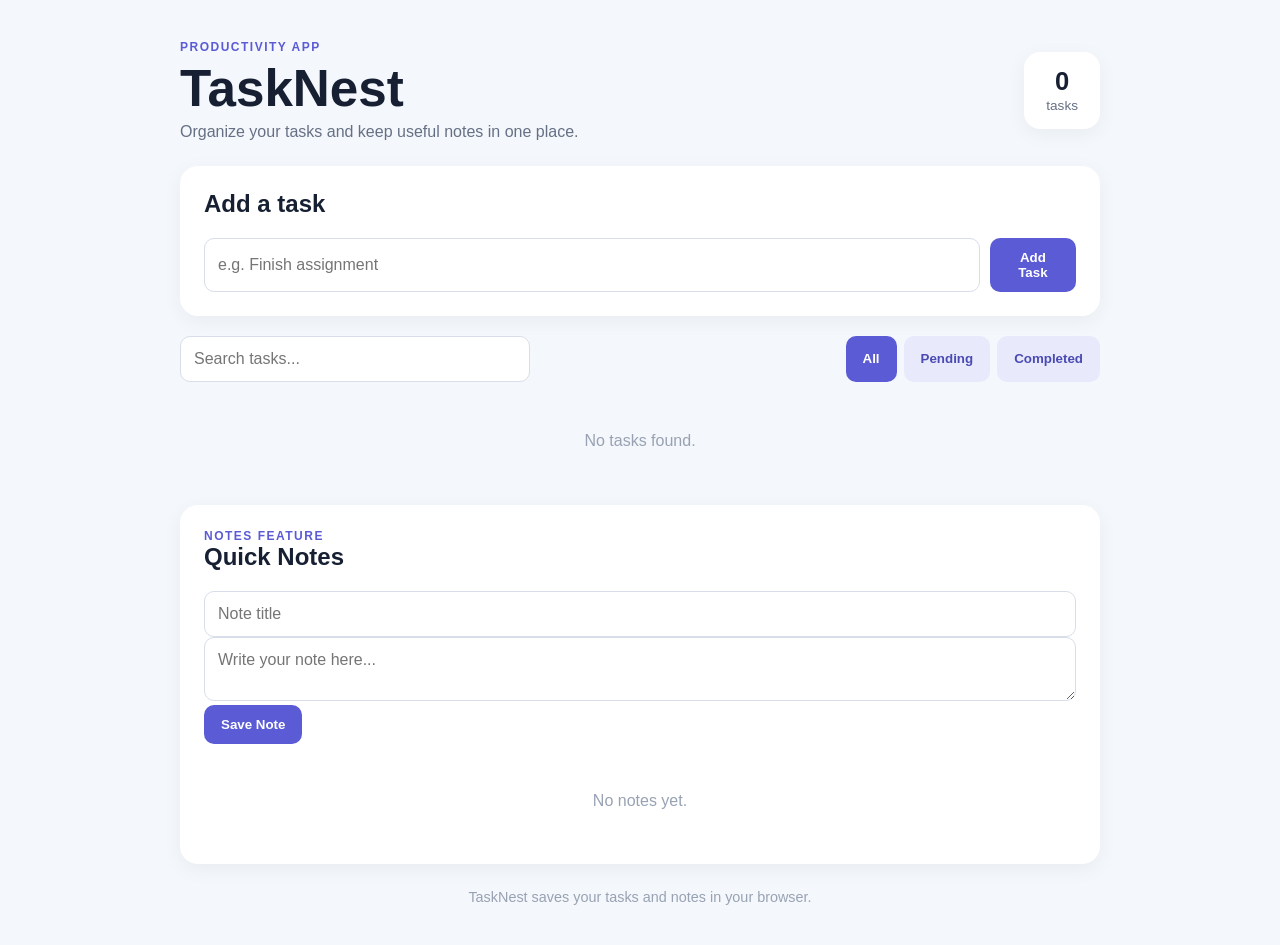
==== index.html @ 9495e81b "Add files via upload" ====
<!DOCTYPE html>
<html lang="en">
<head>
  <meta charset="UTF-8">
  <meta name="viewport" content="width=device-width, initial-scale=1.0">
  <title>TaskNest - To-Do & Notes</title>
  <link rel="stylesheet" href="style.css">
</head>
<body>
  <main class="app">
    <header>
      <div>
        <p class="eyebrow">PRODUCTIVITY APP</p>
        <h1>TaskNest</h1>
        <p class="subtitle">Organize your tasks and keep useful notes in one place.</p>
      </div>
      <div class="stats">
        <strong id="taskCount">0</strong>
        <span>tasks</span>
      </div>
    </header>

    <section class="card">
      <h2>Add a task</h2>
      <form id="taskForm" class="task-form">
        <input id="taskInput" type="text" placeholder="e.g. Finish assignment" maxlength="100" required>
        <button type="submit">Add Task</button>
      </form>
    </section>

    <section class="toolbar">
      <input id="searchInput" type="search" placeholder="Search tasks...">
      <div class="filters">
        <button class="filter active" data-filter="all">All</button>
        <button class="filter" data-filter="pending">Pending</button>
        <button class="filter" data-filter="completed">Completed</button>
      </div>
    </section>

    <section id="taskList" class="task-list"></section>

    <section class="card notes-card">
      <div class="section-heading">
        <div>
          <p class="eyebrow">NOTES FEATURE</p>
          <h2>Quick Notes</h2>
        </div>
      </div>
      <form id="noteForm">
        <input id="noteTitle" type="text" placeholder="Note title" maxlength="60" required>
        <textarea id="noteText" placeholder="Write your note here..." maxlength="500" required></textarea>
        <button type="submit">Save Note</button>
      </form>
      <div id="notesList" class="notes-list"></div>
    </section>

    <footer>TaskNest saves your tasks and notes in your browser.</footer>
  </main>
  <script src="script.js"></script>
</body>
</html>
---- style.css ----
* { box-sizing: border-box; }
body {
  margin: 0; font-family: Arial, sans-serif; background: #f4f7fb;
  color: #172033;
}
.app { width: min(920px, 92%); margin: 40px auto; }
header { display:flex; justify-content:space-between; gap:20px; align-items:center; margin-bottom:25px; }
h1 { font-size: clamp(2rem, 5vw, 3.2rem); margin: 5px 0; }
h2 { margin-top:0; }
.subtitle { color:#667085; margin:0; }
.eyebrow { color:#5b5bd6; font-weight:700; font-size:.75rem; letter-spacing:1.5px; margin:0; }
.stats { background:#fff; padding:15px 22px; border-radius:16px; box-shadow:0 5px 20px #0000000d; text-align:center; }
.stats strong { display:block; font-size:1.6rem; }
.stats span { color:#667085; font-size:.85rem; }
.card { background:#fff; padding:24px; border-radius:18px; box-shadow:0 5px 20px #0000000d; margin-bottom:20px; }
.task-form { display:flex; gap:10px; }
input, textarea { width:100%; border:1px solid #d8dee9; border-radius:10px; padding:13px; font:inherit; outline:none; }
input:focus, textarea:focus { border-color:#5b5bd6; }
button { border:0; border-radius:10px; padding:12px 17px; background:#5b5bd6; color:white; font-weight:700; cursor:pointer; }
button:hover { opacity:.9; }
.toolbar { display:flex; justify-content:space-between; gap:15px; margin:20px 0; }
.toolbar input { max-width:350px; }
.filters { display:flex; gap:7px; }
.filter { background:#e8eafc; color:#4a4ab2; }
.filter.active { background:#5b5bd6; color:white; }
.task-list { display:grid; gap:10px; margin-bottom:25px; }
.task { background:#fff; border-radius:14px; padding:16px; display:flex; align-items:center; gap:12px; box-shadow:0 4px 15px #00000009; }
.task.done .task-text { text-decoration:line-through; color:#98a2b3; }
.check { width:20px; height:20px; accent-color:#5b5bd6; }
.task-text { flex:1; }
.delete { background:#fee4e2; color:#b42318; padding:8px 11px; }
.note-form { display:grid; gap:10px; }
.notes-list { display:grid; grid-template-columns:repeat(auto-fit,minmax(220px,1fr)); gap:12px; margin-top:18px; }
.note { background:#fff8d9; border-radius:14px; padding:17px; position:relative; border:1px solid #f2e6a7; }
.note h3 { margin:0 0 8px; }
.note p { white-space:pre-wrap; color:#475467; margin:0 0 14px; }
.note .delete { float:right; }
.empty { text-align:center; color:#98a2b3; padding:30px; }
footer { text-align:center; color:#98a2b3; margin:25px 0; font-size:.9rem; }
@media (max-width:650px) {
  header, .toolbar { flex-direction:column; align-items:stretch; }
  .toolbar input { max-width:none; }
  .task-form { flex-direction:column; }
  .filters { justify-content:center; }
}
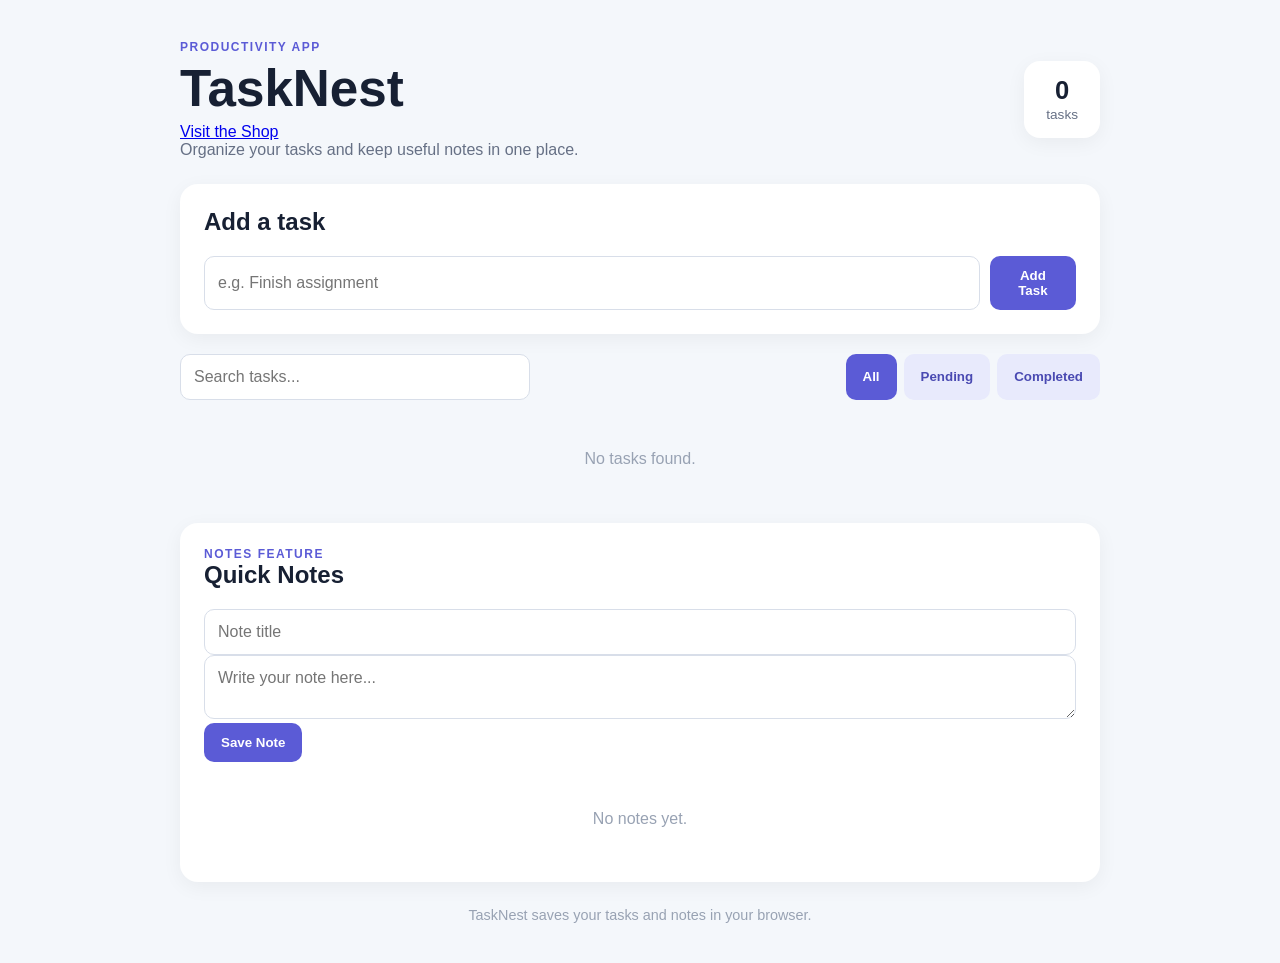
==== commit f9420842: "Add link to shop from to-do page Co-authored-by: dbellz <212348029+dbellz@users.noreply.github.com>" ====
--- a/index.html
+++ b/index.html
@@ -12,6 +12,7 @@
       <div>
         <p class="eyebrow">PRODUCTIVITY APP</p>
         <h1>TaskNest</h1>
+        <a href="shop/index.html" class="shop-link">Visit the Shop</a>
         <p class="subtitle">Organize your tasks and keep useful notes in one place.</p>
       </div>
       <div class="stats">
